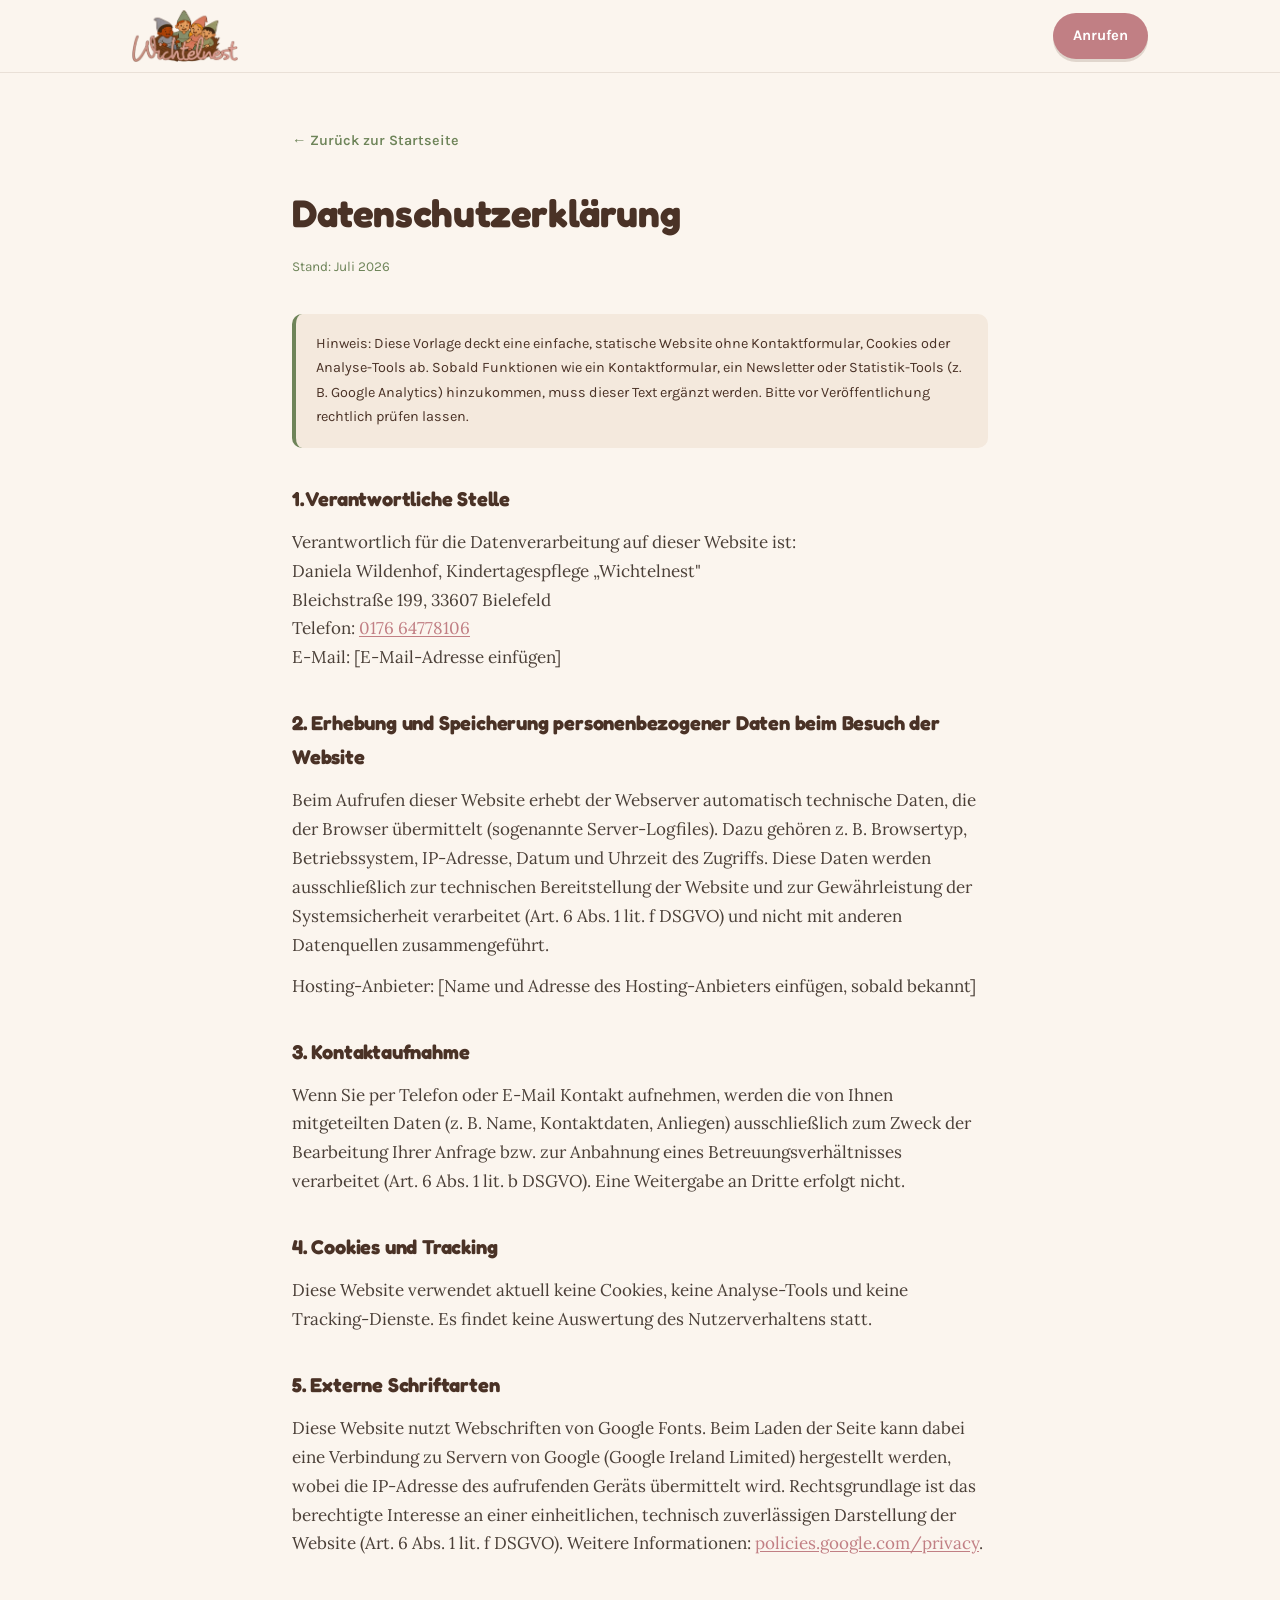
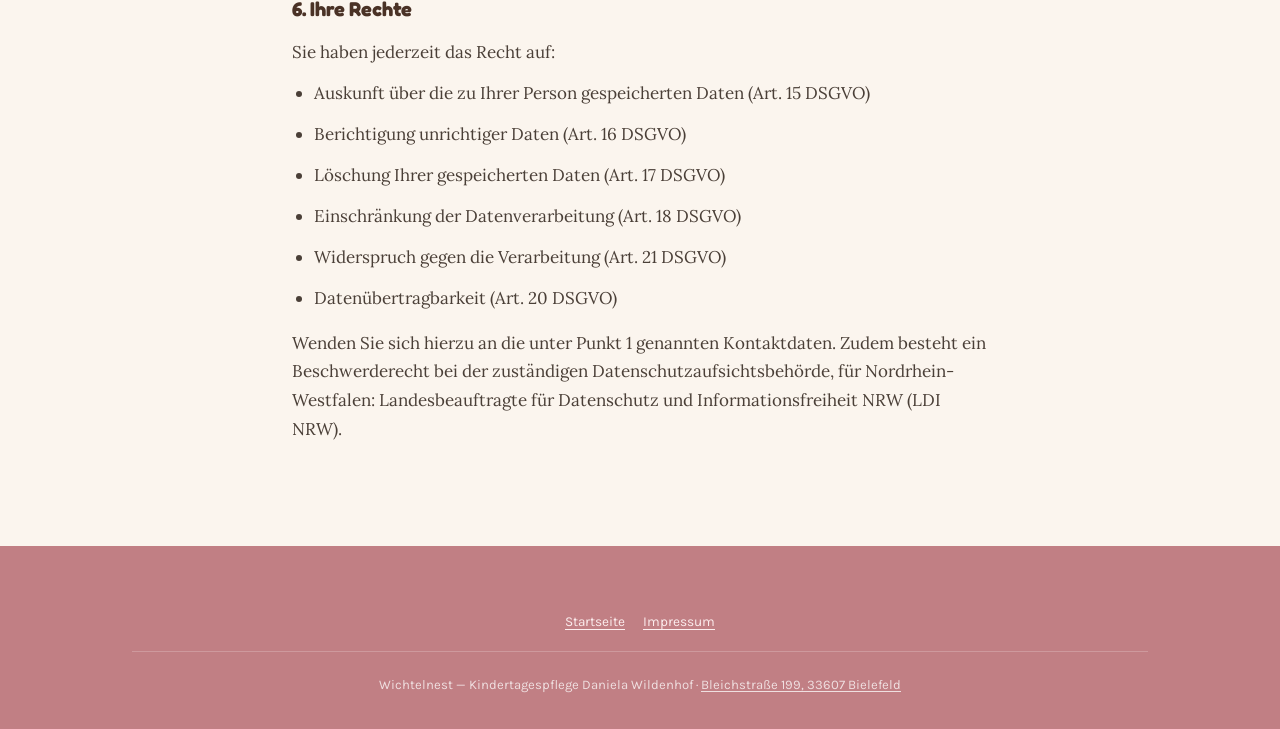
==== datenschutz.html @ 27b2d74d "Initial Commit" ====
<!DOCTYPE html>
<html lang="de">
<head>
<meta charset="UTF-8">
<meta name="viewport" content="width=device-width, initial-scale=1.0">
<title>Datenschutzerklärung — Wichtelnest Kindertagespflege</title>
<meta name="robots" content="noindex">
<link rel="stylesheet" href="style.css">
</head>
<body>

<header>
  <div class="nav-inner">
    <a class="brand" href="index.html">
      <img class="brand-logo" src="assets/logo.png" alt="Wichtelnest — Kindertagespflege">
    </a>
    <a class="nav-cta" href="tel:+4917664778106">Anrufen</a>
  </div>
</header>

<main>
<section class="legal">
  <div class="wrap">
    <a class="back-link" href="index.html">← Zurück zur Startseite</a>
    <h1>Datenschutzerklärung</h1>
    <p class="updated">Stand: Juli 2026</p>

    <div class="note-box">
      Hinweis: Diese Vorlage deckt eine einfache, statische Website ohne Kontaktformular, Cookies oder Analyse-Tools ab. Sobald Funktionen wie ein Kontaktformular, ein Newsletter oder Statistik-Tools (z. B. Google Analytics) hinzukommen, muss dieser Text ergänzt werden. Bitte vor Veröffentlichung rechtlich prüfen lassen.
    </div>

    <h2>1. Verantwortliche Stelle</h2>
    <p>
      Verantwortlich für die Datenverarbeitung auf dieser Website ist:<br>
      Daniela Wildenhof, Kindertagespflege „Wichtelnest"<br>
      Bleichstraße 199, 33607 Bielefeld<br>
      Telefon: <a class="inline-link" href="tel:+4917664778106">0176 64778106</a><br>
      E-Mail: [E-Mail-Adresse einfügen]
    </p>

    <h2>2. Erhebung und Speicherung personenbezogener Daten beim Besuch der Website</h2>
    <p>
      Beim Aufrufen dieser Website erhebt der Webserver automatisch technische Daten, die der Browser übermittelt (sogenannte Server-Logfiles). Dazu gehören z. B. Browsertyp, Betriebssystem, IP-Adresse, Datum und Uhrzeit des Zugriffs. Diese Daten werden ausschließlich zur technischen Bereitstellung der Website und zur Gewährleistung der Systemsicherheit verarbeitet (Art. 6 Abs. 1 lit. f DSGVO) und nicht mit anderen Datenquellen zusammengeführt.
    </p>
    <p>
      Hosting-Anbieter: [Name und Adresse des Hosting-Anbieters einfügen, sobald bekannt]
    </p>

    <h2>3. Kontaktaufnahme</h2>
    <p>
      Wenn Sie per Telefon oder E-Mail Kontakt aufnehmen, werden die von Ihnen mitgeteilten Daten (z. B. Name, Kontaktdaten, Anliegen) ausschließlich zum Zweck der Bearbeitung Ihrer Anfrage bzw. zur Anbahnung eines Betreuungsverhältnisses verarbeitet (Art. 6 Abs. 1 lit. b DSGVO). Eine Weitergabe an Dritte erfolgt nicht.
    </p>

    <h2>4. Cookies und Tracking</h2>
    <p>
      Diese Website verwendet aktuell keine Cookies, keine Analyse-Tools und keine Tracking-Dienste. Es findet keine Auswertung des Nutzerverhaltens statt.
    </p>

    <h2>5. Externe Schriftarten</h2>
    <p>
      Diese Website nutzt Webschriften von Google Fonts. Beim Laden der Seite kann dabei eine Verbindung zu Servern von Google (Google Ireland Limited) hergestellt werden, wobei die IP-Adresse des aufrufenden Geräts übermittelt wird. Rechtsgrundlage ist das berechtigte Interesse an einer einheitlichen, technisch zuverlässigen Darstellung der Website (Art. 6 Abs. 1 lit. f DSGVO). Weitere Informationen: <a class="inline-link" href="https://policies.google.com/privacy" target="_blank" rel="noopener">policies.google.com/privacy</a>.
    </p>

    <h2>6. Ihre Rechte</h2>
    <p>Sie haben jederzeit das Recht auf:</p>
    <ul>
      <li>Auskunft über die zu Ihrer Person gespeicherten Daten (Art. 15 DSGVO)</li>
      <li>Berichtigung unrichtiger Daten (Art. 16 DSGVO)</li>
      <li>Löschung Ihrer gespeicherten Daten (Art. 17 DSGVO)</li>
      <li>Einschränkung der Datenverarbeitung (Art. 18 DSGVO)</li>
      <li>Widerspruch gegen die Verarbeitung (Art. 21 DSGVO)</li>
      <li>Datenübertragbarkeit (Art. 20 DSGVO)</li>
    </ul>
    <p>
      Wenden Sie sich hierzu an die unter Punkt 1 genannten Kontaktdaten. Zudem besteht ein Beschwerderecht bei der zuständigen Datenschutzaufsichtsbehörde, für Nordrhein-Westfalen: Landesbeauftragte für Datenschutz und Informationsfreiheit NRW (LDI NRW).
    </p>
  </div>
</section>
</main>

<footer class="contact">
  <div class="wrap">
    <div class="footer-links">
      <a href="index.html">Startseite</a>
      <a href="impressum.html">Impressum</a>
    </div>
    <div class="footer-fine">
      Wichtelnest — Kindertagespflege Daniela Wildenhof · <a href="https://www.google.com/maps/search/?api=1&query=Bleichstra%C3%9Fe+199%2C+33607+Bielefeld" target="_blank" rel="noopener">Bleichstraße 199, 33607 Bielefeld</a>
    </div>
  </div>
</footer>

</body>
</html>
---- style.css ----
@font-face {
  font-family: 'Fredoka';
  src: url('assets/fonts/fredoka-v17-latin-regular.woff2') format('woff2');
  font-weight: 400;
  font-style: normal;
  font-display: swap;
}

@font-face {
  font-family: 'Fredoka';
  src: url('assets/fonts/fredoka-v17-latin-500.woff2') format('woff2');
  font-weight: 500;
  font-style: normal;
  font-display: swap;
}

@font-face {
  font-family: 'Fredoka';
  src: url('assets/fonts/fredoka-v17-latin-600.woff2') format('woff2');
  font-weight: 600;
  font-style: normal;
  font-display: swap;
}

@font-face {
  font-family: 'Fredoka';
  src: url('assets/fonts/fredoka-v17-latin-700.woff2') format('woff2');
  font-weight: 700;
  font-style: normal;
  font-display: swap;
}

@font-face {
  font-family: 'Lora';
  src: url('assets/fonts/lora-v37-latin-regular.woff2') format('woff2');
  font-weight: 400;
  font-style: normal;
  font-display: swap;
}

@font-face {
  font-family: 'Lora';
  src: url('assets/fonts/lora-v37-latin-500.woff2') format('woff2');
  font-weight: 500;
  font-style: normal;
  font-display: swap;
}

@font-face {
  font-family: 'Lora';
  src: url('assets/fonts/lora-v37-latin-600.woff2') format('woff2');
  font-weight: 600;
  font-style: normal;
  font-display: swap;
}

@font-face {
  font-family: 'Lora';
  src: url('assets/fonts/lora-v37-latin-700.woff2') format('woff2');
  font-weight: 700;
  font-style: normal;
  font-display: swap;
}

@font-face {
  font-family: 'Karla';
  src: url('assets/fonts/karla-v33-latin-regular.woff2') format('woff2');
  font-weight: 400;
  font-style: normal;
  font-display: swap;
}

@font-face {
  font-family: 'Karla';
  src: url('assets/fonts/karla-v33-latin-500.woff2') format('woff2');
  font-weight: 500;
  font-style: normal;
  font-display: swap;
}

@font-face {
  font-family: 'Karla';
  src: url('assets/fonts/karla-v33-latin-600.woff2') format('woff2');
  font-weight: 600;
  font-style: normal;
  font-display: swap;
}

@font-face {
  font-family: 'Karla';
  src: url('assets/fonts/karla-v33-latin-700.woff2') format('woff2');
  font-weight: 700;
  font-style: normal;
  font-display: swap;
}

:root{
  --cream: #FBF5EE;
  --cream-deep: #F4E9DD;
  --rose: #DDA9AC;
  --rose-deep: #C17F84;
  --sage: #8CA07A;
  --sage-deep: #6E8459;
  --brown: #6B4A38;
  --brown-deep: #4A3226;
  --ink: #3A332E;
  --paper: #ffffff;
}
*{box-sizing:border-box; margin:0; padding:0;}
html{scroll-behavior:smooth;}
body{
  background:var(--cream);
  color:var(--ink);
  font-family:'Lora', serif;
  font-size:17px;
  line-height:1.7;
  -webkit-font-smoothing:antialiased;
  overflow-x:hidden;
}
@media (prefers-reduced-motion: reduce){
  *{animation-duration:0.01ms !important; animation-iteration-count:1 !important; transition-duration:0.01ms !important; scroll-behavior:auto !important;}
}
h1,h2,h3, .display{
  font-family:'Fredoka', sans-serif;
  color:var(--brown-deep);
  letter-spacing:-0.01em;
}
.eyebrow{
  font-family:'Karla', sans-serif;
  font-weight:700;
  text-transform:uppercase;
  letter-spacing:0.14em;
  font-size:0.78rem;
  color:var(--sage-deep);
}
a{color:inherit;}
img{max-width:100%; display:block;}
.wrap{
  max-width:1080px;
  margin:0 auto;
  padding:0 32px;
}
:focus-visible{
  outline:3px solid var(--sage-deep);
  outline-offset:3px;
  border-radius:4px;
}

/* ---------- twig divider ---------- */
.twig-divider{
  width:100%;
  height:34px;
  display:block;
}
.twig-divider svg{width:100%; height:100%; display:block;}

/* ---------- header ---------- */
header{
  position:sticky; top:0; z-index:50;
  background:rgba(251,245,238,0.92);
  backdrop-filter:blur(8px);
  border-bottom:1px solid rgba(107,74,56,0.12);
}
.nav-inner{
  max-width:1080px; margin:0 auto; padding:10px 32px;
  display:flex; align-items:center; justify-content:space-between;
  gap:16px;
}
.brand{
  display:flex; align-items:center;
  text-decoration:none;
  flex-shrink:0;
}
.brand-logo{
  height:52px;
  width:auto;
  display:block;
}
.nav-cta{
  font-family:'Karla', sans-serif;
  font-weight:700;
  font-size:0.92rem;
  background:var(--rose-deep);
  color:#fff;
  padding:10px 20px;
  border-radius:100px;
  text-decoration:none;
  white-space:nowrap;
  box-shadow:0 3px 0 rgba(107,74,56,0.18);
  transition:transform .15s ease, box-shadow .15s ease;
}
.nav-cta:hover{transform:translateY(-1px); box-shadow:0 4px 0 rgba(107,74,56,0.18);}
.nav-cta:active{transform:translateY(1px); box-shadow:0 1px 0 rgba(107,74,56,0.18);}

/* ---------- hero ---------- */
.hero{
  position:relative;
  padding:56px 0 40px;
  overflow:hidden;
}
.hero-inner{
  display:grid;
  grid-template-columns:1.1fr 0.9fr;
  gap:40px;
  align-items:center;
}
.hero h1{
  font-size:clamp(2.1rem, 4.4vw, 3.5rem);
  line-height:1.1;
  margin-bottom:20px;
}
.hero h1 .accent{color:var(--rose-deep);}
.hero p.lede{
  font-size:1.12rem;
  max-width:46ch;
  color:#54473d;
  margin-bottom:30px;
}
.hero-ctas{display:flex; gap:14px; flex-wrap:wrap; margin-bottom:30px;}
.btn-primary{
  font-family:'Karla', sans-serif; font-weight:700; font-size:0.98rem;
  background:var(--sage-deep); color:#fff;
  padding:14px 26px; border-radius:100px; text-decoration:none;
  box-shadow:0 4px 0 rgba(74,50,38,0.22);
  transition:transform .15s ease;
  display:inline-flex; align-items:center; gap:8px;
}
.btn-primary:hover{transform:translateY(-2px);}
.btn-secondary{
  font-family:'Karla', sans-serif; font-weight:700; font-size:0.98rem;
  background:transparent; color:var(--brown-deep);
  padding:14px 22px; border-radius:100px; text-decoration:none;
  border:2px solid rgba(107,74,56,0.28);
  transition:border-color .15s ease, transform .15s ease;
}
.btn-secondary:hover{border-color:var(--brown-deep); transform:translateY(-2px);}

.hero-facts{
  display:flex; gap:22px; flex-wrap:wrap;
  font-family:'Karla', sans-serif; font-size:0.88rem; color:var(--brown-deep);
}
.hero-facts span{display:flex; align-items:center; gap:7px;}
.hero-facts svg{width:17px; height:17px; flex-shrink:0; color:var(--sage-deep);}

.hero-logo-wrap{
  position:relative;
  width:100%;
  display:flex;
  align-items:center;
  justify-content:center;
  padding:20px;
}
.hero-logo-bg{
  position:absolute;
  inset:6%;
  background:var(--paper);
  border-radius:50%;
  box-shadow:0 18px 40px rgba(107,74,56,0.12);
}
.hero-logo-wrap img{
  position:relative;
  z-index:1;
  width:100%;
  max-width:420px;
}

/* ---------- section shell ---------- */
section{padding:72px 0;}
.section-head{max-width:640px; margin-bottom:44px;}
.section-head h2{font-size:clamp(1.6rem, 2.6vw, 2.3rem); margin-top:8px;}

/* ---------- about ---------- */
.about{background:var(--paper);}
.about-inner{
  display:grid;
  grid-template-columns:0.8fr 1.2fr;
  gap:48px;
  align-items:center;
}
.nest-frame{
  position:relative;
  width:100%;
  max-width:340px;
}
.nest-frame svg.ring{position:absolute; inset:0; width:100%; height:100%; z-index:2; pointer-events:none;}
.nest-frame .photo-clip{
  position:absolute;
  top:8.5%; left:8.5%; width:83%; height:83%;
  border-radius:50%;
  overflow:hidden;
  z-index:1;
}
.nest-frame .photo-clip img{width:100%; height:100%; object-fit:cover;}
.nest-frame-pad{padding-top:100%;}

.about-text .name{
  font-family:'Fredoka', sans-serif; font-weight:600; font-size:1.5rem;
  color:var(--brown-deep); margin:10px 0 4px;
}
.about-text .role{
  font-family:'Karla', sans-serif; font-size:0.95rem; color:var(--sage-deep); font-weight:600; margin-bottom:18px;
}
.about-text p{max-width:56ch; color:#4a3f37; margin-bottom:14px;}
.about-text p:last-child{margin-bottom:0;}

/* ---------- day / experience grid ---------- */
.day{background:var(--cream-deep);}
.day-grid{
  display:flex;
  flex-wrap:wrap;
  justify-content:center;
  gap:22px;
}
.day-card{
  background:var(--paper);
  border-radius:20px;
  padding:26px 24px;
  box-shadow:0 2px 14px rgba(107,74,56,0.06);
  transition:transform .18s ease, box-shadow .18s ease;
  flex:1 1 260px;
  max-width:320px;
}
.day-card:hover{transform:translateY(-4px); box-shadow:0 10px 22px rgba(107,74,56,0.1);}
.day-card .icon-wrap{
  width:48px; height:48px; border-radius:14px;
  background:var(--rose); display:flex; align-items:center; justify-content:center;
  margin-bottom:16px;
}
.day-card:nth-child(2n) .icon-wrap{background:var(--sage);}
.day-card .icon-wrap svg{width:24px; height:24px; color:#fff;}
.day-card h3{font-size:1.05rem; margin-bottom:8px; font-weight:600;}
.day-card p{font-size:0.94rem; color:#5a4d43; margin:0;}

/* ---------- eltern quote ---------- */
.eltern{
  background:var(--brown-deep);
  color:#F5E9DE;
  position:relative;
  overflow:hidden;
}
.eltern .wrap{position:relative; z-index:2;}
.eltern-inner{max-width:720px; margin:0 auto; text-align:center;}
.eltern .eyebrow{color:var(--rose);}
.eltern blockquote{
  font-family:'Fredoka', sans-serif;
  font-weight:500;
  font-size:clamp(1.25rem, 2.4vw, 1.7rem);
  line-height:1.45;
  margin:16px 0 20px;
  color:#fff;
}
.eltern cite{
  font-family:'Karla', sans-serif; font-style:normal; font-size:0.92rem; color:var(--rose);
}
.eltern-bg-nest{position:absolute; right:-60px; bottom:-60px; width:320px; height:320px; opacity:0.14; z-index:1;}

/* ---------- practical info ---------- */
.info{background:var(--paper);}
.info-grid{
  display:grid;
  grid-template-columns:repeat(3, 1fr);
  gap:22px;
}
.info-card{
  border:1.5px solid rgba(107,74,56,0.14);
  border-radius:20px;
  padding:28px 24px;
}
.info-card .icon-wrap{
  width:44px; height:44px; border-radius:12px;
  background:var(--cream-deep); display:flex; align-items:center; justify-content:center;
  margin-bottom:16px;
}
.info-card .icon-wrap svg{width:22px; height:22px; color:var(--brown-deep);}
.info-card h3{font-size:1rem; font-weight:600; margin-bottom:6px;}
.info-card p{font-size:0.95rem; color:#5a4d43; margin:0;}
.info-card a{text-decoration:none; border-bottom:1px solid rgba(107,74,56,0.3);}
.info-card a:hover{border-color:var(--brown-deep);}

/* ---------- footer / contact ---------- */
footer.contact{
  background:var(--rose-deep);
  color:#fff;
  padding:64px 0 32px;
  text-align:center;
}
footer.contact h2{color:#fff; font-size:clamp(1.6rem,2.8vw,2.2rem); margin-bottom:14px;}
footer.contact p{color:#FCEDEE; max-width:48ch; margin:0 auto 28px;}
.contact-phone{
  display:inline-flex; align-items:center; gap:10px;
  font-family:'Fredoka', sans-serif; font-size:1.5rem; font-weight:600;
  color:#fff; text-decoration:none;
  background:rgba(255,255,255,0.14);
  padding:16px 30px; border-radius:100px;
  margin-bottom:30px;
  transition:background .15s ease, transform .15s ease;
}
.contact-phone:hover{background:rgba(255,255,255,0.24); transform:translateY(-2px);}
.contact-phone svg{width:22px; height:22px; flex-shrink:0;}
.footer-links{
  font-family:'Karla', sans-serif; font-size:0.85rem;
  display:flex; gap:18px; justify-content:center; flex-wrap:wrap;
  margin-bottom:18px;
}
.footer-links a{text-decoration:underline; text-underline-offset:3px; color:#FCEDEE;}
.footer-links a:hover{color:#fff;}
.footer-fine{
  font-family:'Karla', sans-serif; font-size:0.82rem; color:rgba(255,255,255,0.75);
  border-top:1px solid rgba(255,255,255,0.2); padding-top:22px; margin-top:6px;
}
.footer-fine a{
  color:rgba(255,255,255,0.75);
  text-decoration:underline;
  text-underline-offset:2px;
  transition:color .15s ease;
}
.footer-fine a:hover{color:#fff;}

/* ---------- legal pages (Impressum / Datenschutz) ---------- */
.legal{
  padding:52px 0 90px;
}
.legal .wrap{max-width:760px;}
.legal .back-link{
  display:inline-flex; align-items:center; gap:6px;
  font-family:'Karla', sans-serif; font-weight:600; font-size:0.9rem;
  color:var(--sage-deep); text-decoration:none; margin-bottom:28px;
}
.legal .back-link:hover{color:var(--brown-deep);}
.legal h1{font-size:clamp(1.8rem,3.4vw,2.4rem); margin-bottom:8px;}
.legal .updated{
  font-family:'Karla', sans-serif; font-size:0.85rem; color:var(--sage-deep);
  margin-bottom:36px;
}
.legal h2{font-size:1.25rem; margin:34px 0 12px;}
.legal p, .legal li{color:#4a3f37; margin-bottom:12px;}
.legal ul{padding-left:22px; margin-bottom:16px;}
.legal a.inline-link{color:var(--rose-deep); text-decoration:underline; text-underline-offset:2px;}
.legal .note-box{
  background:var(--cream-deep);
  border-left:4px solid var(--sage-deep);
  border-radius:10px;
  padding:18px 20px;
  font-family:'Karla', sans-serif;
  font-size:0.9rem;
  color:var(--brown-deep);
  margin:24px 0 8px;
}

/* ---------- responsive ---------- */
@media (max-width: 980px){
  .hero-logo-wrap img{max-width:320px;}
}
@media (max-width: 860px){
  .hero-inner{grid-template-columns:1fr; gap:8px;}
  .hero-logo-wrap{order:-1; padding:0 0 12px;}
  .hero-logo-wrap img{max-width:220px;}
  .hero-logo-bg{inset:10%;}
  .about-inner{grid-template-columns:1fr; text-align:center;}
  .nest-frame{margin:0 auto;}
  .about-text p{margin-left:auto; margin-right:auto;}
  .info-grid{grid-template-columns:1fr 1fr;}
  section{padding:52px 0;}
}
@media (max-width: 640px){
  .info-grid{grid-template-columns:1fr;}
  .day-card{flex-basis:calc(50% - 11px);}
}
@media (max-width: 520px){
  .wrap{padding:0 20px;}
  .hero{padding:28px 0 20px;}
  .hero-logo-wrap img{max-width:170px;}
  .hero-ctas{flex-direction:column; align-items:stretch;}
  .hero-ctas a{text-align:center;}
  .hero-facts{flex-direction:column; gap:10px;}
  .nav-inner{padding:8px 18px;}
  .brand-logo{height:40px;}
  .nav-cta{padding:9px 16px; font-size:0.86rem;}
  .day-card{flex-basis:100%; max-width:400px;}
  section{padding:44px 0;}
  .section-head{margin-bottom:30px;}
  footer.contact{padding:48px 0 28px;}
  .contact-phone{font-size:1.2rem; padding:14px 22px;}
  .legal{padding:36px 0 60px;}
}
@media (max-width: 360px){
  .hero h1{font-size:1.85rem;}
  .brand-logo{height:34px;}
}
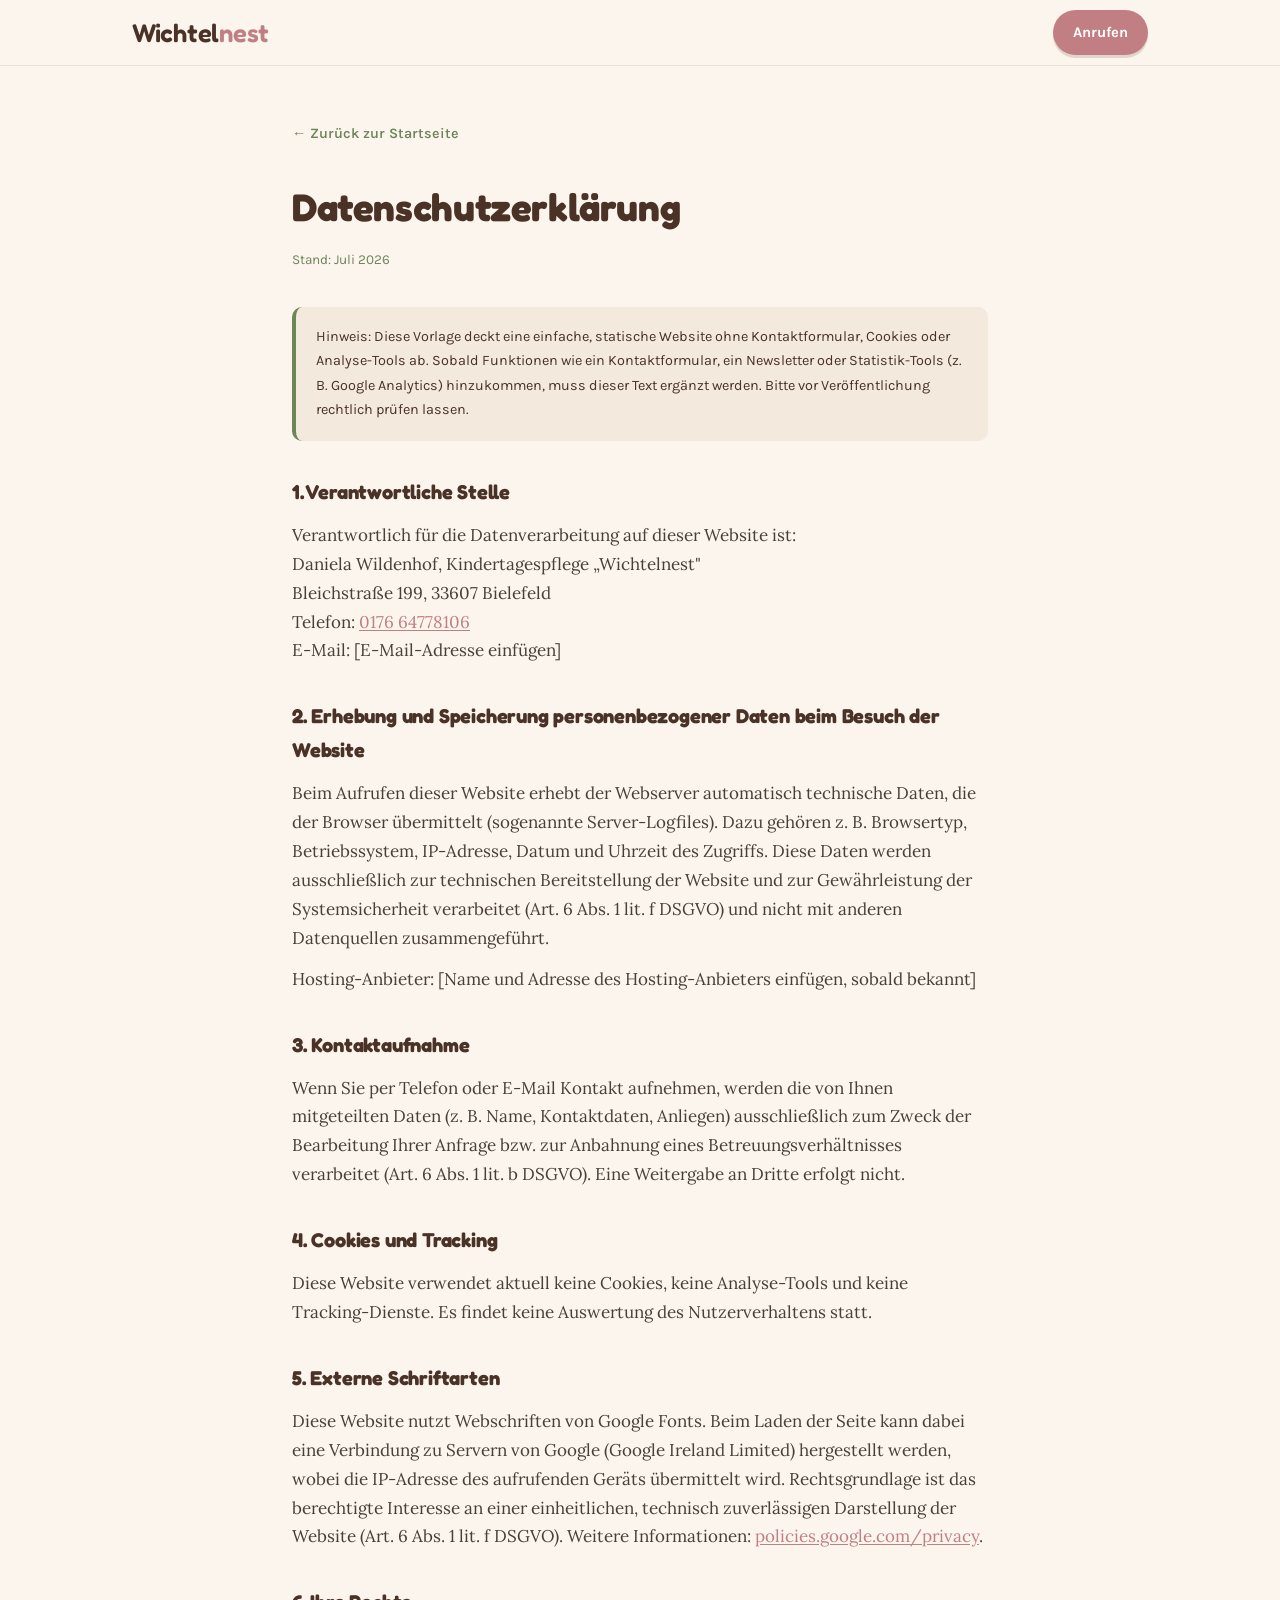
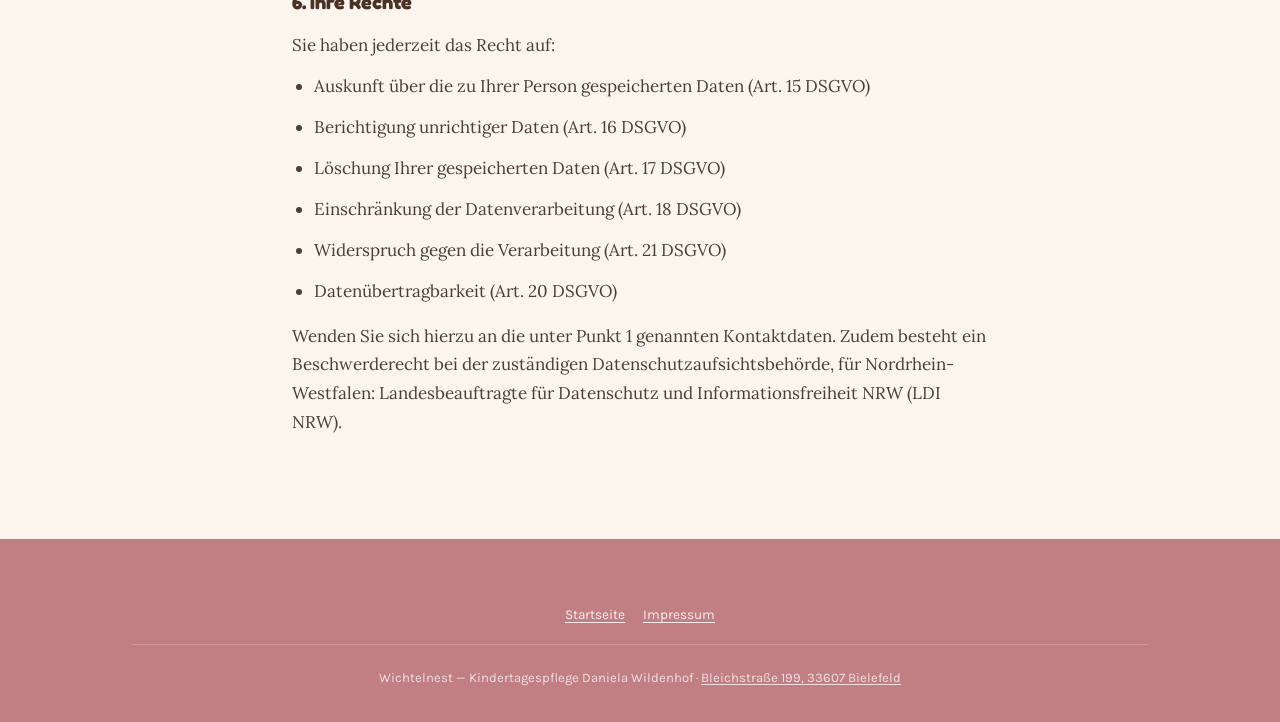
==== commit d95ef188: "added favicon" ====
--- a/datenschutz.html
+++ b/datenschutz.html
@@ -6,13 +6,14 @@
 <title>Datenschutzerklärung — Wichtelnest Kindertagespflege</title>
 <meta name="robots" content="noindex">
 <link rel="stylesheet" href="style.css">
+<link rel="icon" href="assets/favicon.ico" sizes="any">
 </head>
 <body>
 
 <header>
   <div class="nav-inner">
     <a class="brand" href="index.html">
-      <img class="brand-logo" src="assets/logo.png" alt="Wichtelnest — Kindertagespflege">
+      <span class="brand-mark">Wichtel<span class="brand-mark-accent">nest</span></span>
     </a>
     <a class="nav-cta" href="tel:+4917664778106">Anrufen</a>
   </div>
--- a/style.css
+++ b/style.css
@@ -171,11 +171,14 @@
   text-decoration:none;
   flex-shrink:0;
 }
-.brand-logo{
-  height:52px;
-  width:auto;
-  display:block;
-}
+.brand-mark{
+  font-family:'Fredoka', sans-serif;
+  font-weight:600;
+  font-size:1.6rem;
+  color:var(--brown-deep);
+  letter-spacing:-0.01em;
+}
+.brand-mark-accent{color:var(--rose-deep);}
 .nav-cta{
   font-family:'Karla', sans-serif;
   font-weight:700;
@@ -357,14 +360,17 @@
 /* ---------- practical info ---------- */
 .info{background:var(--paper);}
 .info-grid{
-  display:grid;
-  grid-template-columns:repeat(3, 1fr);
+  display:flex;
+  flex-wrap:wrap;
+  justify-content:center;
   gap:22px;
 }
 .info-card{
   border:1.5px solid rgba(107,74,56,0.14);
   border-radius:20px;
   padding:28px 24px;
+  flex:1 1 260px;
+  max-width:340px;
 }
 .info-card .icon-wrap{
   width:44px; height:44px; border-radius:12px;
@@ -459,11 +465,9 @@
   .about-inner{grid-template-columns:1fr; text-align:center;}
   .nest-frame{margin:0 auto;}
   .about-text p{margin-left:auto; margin-right:auto;}
-  .info-grid{grid-template-columns:1fr 1fr;}
   section{padding:52px 0;}
 }
 @media (max-width: 640px){
-  .info-grid{grid-template-columns:1fr;}
   .day-card{flex-basis:calc(50% - 11px);}
 }
 @media (max-width: 520px){
@@ -474,7 +478,7 @@
   .hero-ctas a{text-align:center;}
   .hero-facts{flex-direction:column; gap:10px;}
   .nav-inner{padding:8px 18px;}
-  .brand-logo{height:40px;}
+  .brand-mark{font-size:1.3rem;}
   .nav-cta{padding:9px 16px; font-size:0.86rem;}
   .day-card{flex-basis:100%; max-width:400px;}
   section{padding:44px 0;}
@@ -485,5 +489,5 @@
 }
 @media (max-width: 360px){
   .hero h1{font-size:1.85rem;}
-  .brand-logo{height:34px;}
-}
+  .brand-mark{font-size:1.15rem;}
+}
